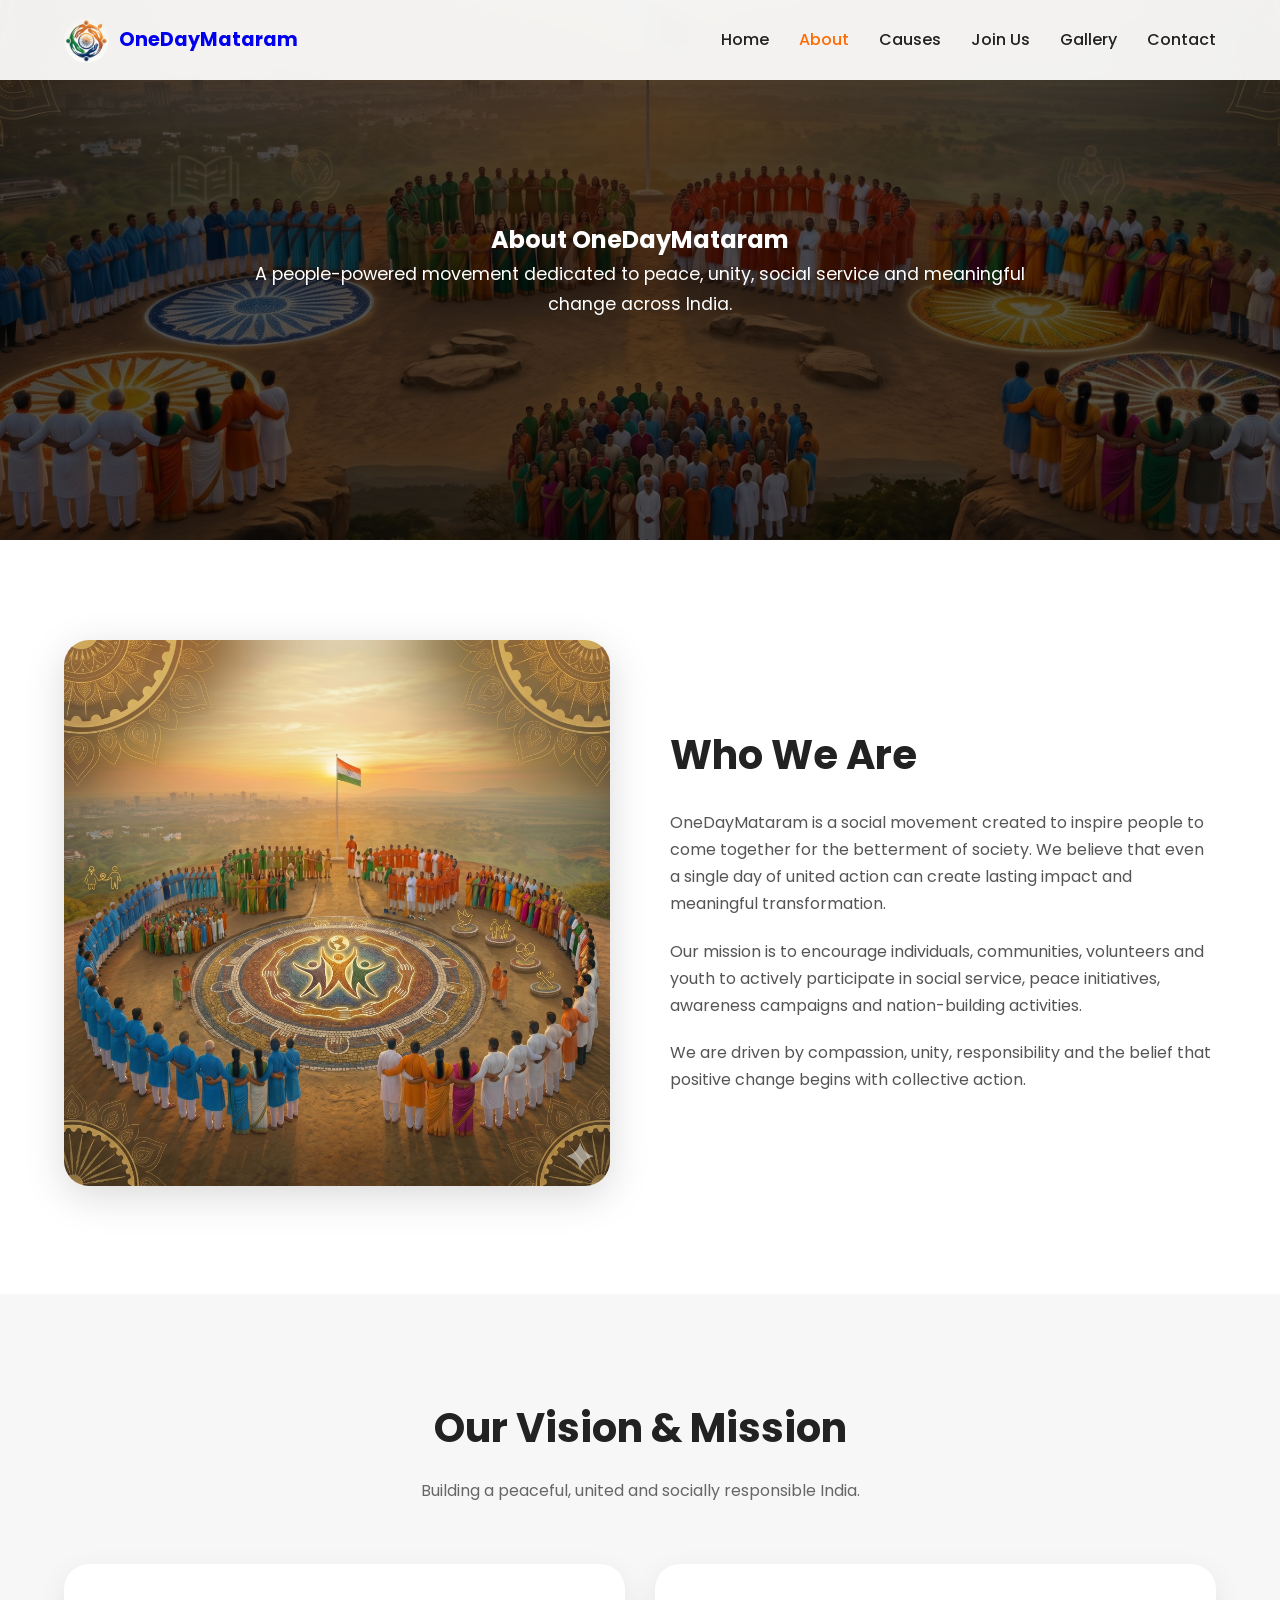
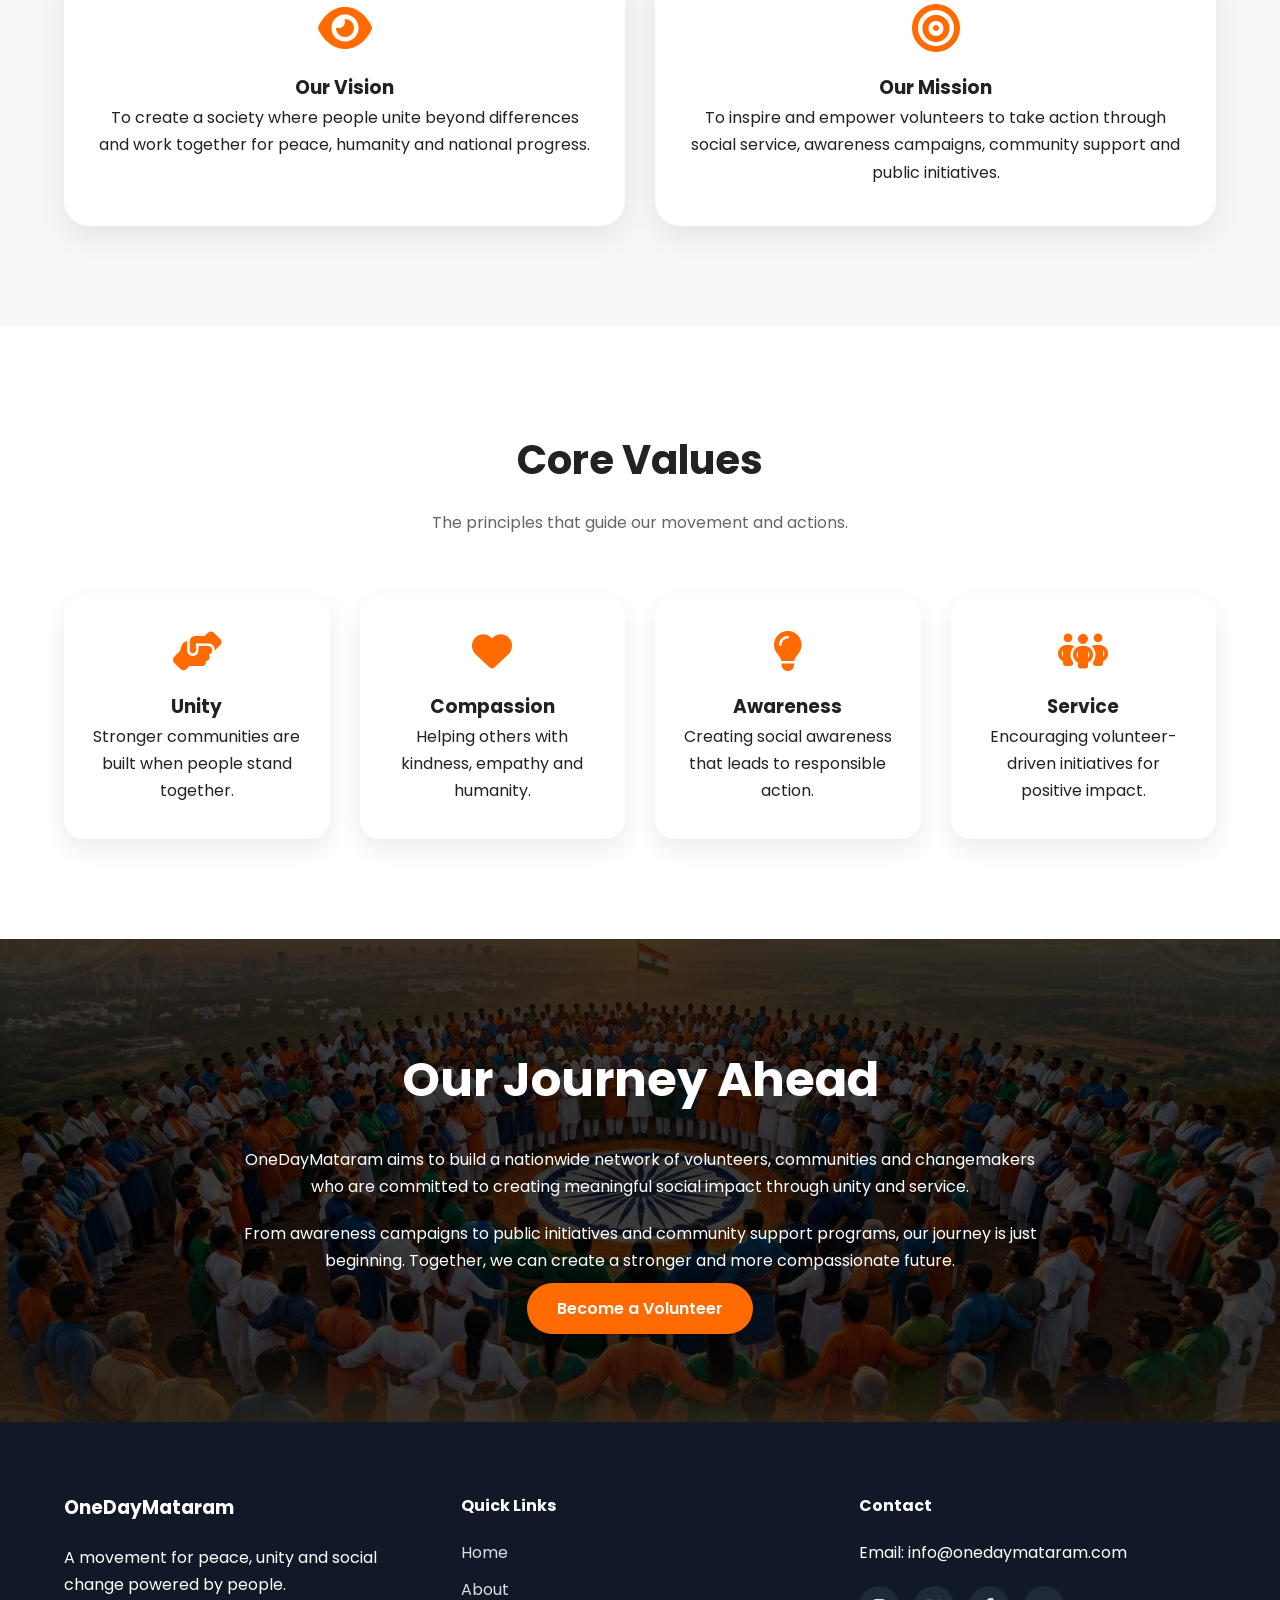
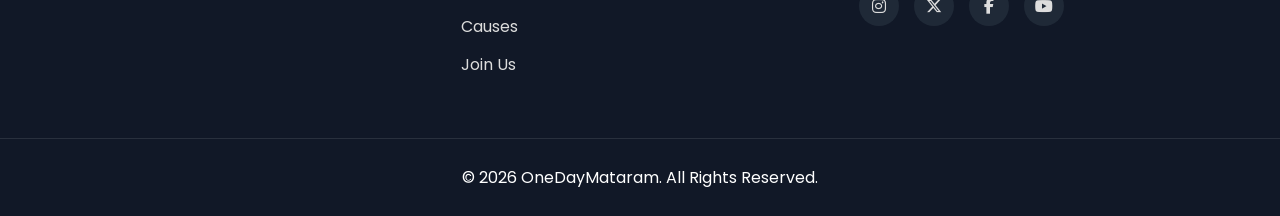
==== about.html @ 4ea3427a "First changes" ====
<!doctype html>
<html lang="en">
  <head>
    <meta charset="UTF-8" />
    <meta name="viewport" content="width=device-width, initial-scale=1.0" />

    <title>About Us | OneDayMataram</title>

    <!-- Google Fonts -->
    <link rel="preconnect" href="https://fonts.googleapis.com" />
    <link rel="preconnect" href="https://fonts.gstatic.com" crossorigin />

    <link
      href="https://fonts.googleapis.com/css2?family=Poppins:wght@300;400;500;600;700&display=swap"
      rel="stylesheet"
    />

    <!-- Font Awesome -->
    <link
      rel="stylesheet"
      href="https://cdnjs.cloudflare.com/ajax/libs/font-awesome/6.5.2/css/all.min.css"
    />

    <!-- AOS -->
    <link href="https://unpkg.com/aos@2.3.4/dist/aos.css" rel="stylesheet" />

    <!-- CSS -->
    <link rel="stylesheet" href="assets/css/style.css" />
  </head>

  <body>
    <!-- ================= NAVBAR ================= -->

    <header class="header">
      <nav class="navbar container">
        <a href="index.html" class="logo">
          <img src="assets/images/logo.png" alt="OneDayMataram Logo" />
          <span>OneDayMataram</span>
        </a>

        <ul class="nav-links" id="navLinks">
          <li><a href="index.html">Home</a></li>
          <li><a href="about.html" class="active">About</a></li>
          <li><a href="causes.html">Causes</a></li>
          <li><a href="join.html">Join Us</a></li>
          <li><a href="gallery.html">Gallery</a></li>
          <li><a href="contact.html">Contact</a></li>
        </ul>

        <div class="menu-toggle" id="menuToggle">
          <i class="fas fa-bars"></i>
        </div>
      </nav>
    </header>

    <!-- ================= PAGE HERO ================= -->

    <section class="page-hero about-hero">
      <div class="page-overlay"></div>

      <div class="container page-hero-content" data-aos="fade-up">
        <h2>About OneDayMataram</h2>

        <p>
          A people-powered movement dedicated to peace, unity, social service
          and meaningful change across India.
        </p>
      </div>
    </section>

    <!-- ================= ABOUT INTRO ================= -->

    <section class="section">
      <div class="container about-grid">
        <div class="about-image" data-aos="fade-right">
          <img src="assets/images/about.jpg" alt="About OneDayMataram" />
        </div>

        <div class="about-content" data-aos="fade-left">
          <h2>Who We Are</h2>

          <p>
            OneDayMataram is a social movement created to inspire people to come
            together for the betterment of society. We believe that even a
            single day of united action can create lasting impact and meaningful
            transformation.
          </p>

          <p>
            Our mission is to encourage individuals, communities, volunteers and
            youth to actively participate in social service, peace initiatives,
            awareness campaigns and nation-building activities.
          </p>

          <p>
            We are driven by compassion, unity, responsibility and the belief
            that positive change begins with collective action.
          </p>
        </div>
      </div>
    </section>

    <!-- ================= VISION & MISSION ================= -->

    <section class="vision section">
      <div class="container">
        <div class="section-title" data-aos="fade-up">
          <h2>Our Vision & Mission</h2>

          <p>Building a peaceful, united and socially responsible India.</p>
        </div>

        <div class="vision-grid">
          <div class="vision-card" data-aos="zoom-in">
            <i class="fas fa-eye"></i>

            <h3>Our Vision</h3>

            <p>
              To create a society where people unite beyond differences and work
              together for peace, humanity and national progress.
            </p>
          </div>

          <div class="vision-card" data-aos="zoom-in" data-aos-delay="100">
            <i class="fas fa-bullseye"></i>

            <h3>Our Mission</h3>

            <p>
              To inspire and empower volunteers to take action through social
              service, awareness campaigns, community support and public
              initiatives.
            </p>
          </div>
        </div>
      </div>
    </section>

    <!-- ================= VALUES ================= -->

    <section class="values section">
      <div class="container">
        <div class="section-title" data-aos="fade-up">
          <h2>Core Values</h2>

          <p>The principles that guide our movement and actions.</p>
        </div>

        <div class="values-grid">
          <div class="value-card" data-aos="fade-up">
            <i class="fas fa-handshake-angle"></i>

            <h3>Unity</h3>

            <p>Stronger communities are built when people stand together.</p>
          </div>

          <div class="value-card" data-aos="fade-up" data-aos-delay="100">
            <i class="fas fa-heart"></i>

            <h3>Compassion</h3>

            <p>Helping others with kindness, empathy and humanity.</p>
          </div>

          <div class="value-card" data-aos="fade-up" data-aos-delay="200">
            <i class="fas fa-lightbulb"></i>

            <h3>Awareness</h3>

            <p>Creating social awareness that leads to responsible action.</p>
          </div>

          <div class="value-card" data-aos="fade-up" data-aos-delay="300">
            <i class="fas fa-people-group"></i>

            <h3>Service</h3>

            <p>Encouraging volunteer-driven initiatives for positive impact.</p>
          </div>
        </div>
      </div>
    </section>

    <!-- ================= JOURNEY ================= -->

    <section class="journey section">
      <div class="container">
        <div class="journey-content" data-aos="fade-up">
          <h2>Our Journey Ahead</h2>

          <p>
            OneDayMataram aims to build a nationwide network of volunteers,
            communities and changemakers who are committed to creating
            meaningful social impact through unity and service.
          </p>

          <p>
            From awareness campaigns to public initiatives and community support
            programs, our journey is just beginning. Together, we can create a
            stronger and more compassionate future.
          </p>

          <a href="join.html" class="btn primary-btn"> Become a Volunteer </a>
        </div>
      </div>
    </section>

    <!-- ================= FOOTER ================= -->

    <footer class="footer">
      <div class="container footer-grid">
        <div class="footer-about">
          <h3>OneDayMataram</h3>

          <p>
            A movement for peace, unity and social change powered by people.
          </p>
        </div>

        <div class="footer-links">
          <h4>Quick Links</h4>

          <ul>
            <li><a href="index.html">Home</a></li>
            <li><a href="about.html">About</a></li>
            <li><a href="causes.html">Causes</a></li>
            <li><a href="join.html">Join Us</a></li>
          </ul>
        </div>

        <div class="footer-contact">
          <h4>Contact</h4>

          <p>Email: info@onedaymataram.com</p>

          <div class="social-icons">
            <!-- Replace placeholders later -->

            <a href="#"><i class="fab fa-instagram"></i></a>
            <a href="#"><i class="fab fa-x-twitter"></i></a>
            <a href="#"><i class="fab fa-facebook-f"></i></a>
            <a href="#"><i class="fab fa-youtube"></i></a>
          </div>
        </div>
      </div>

      <div class="footer-bottom">
        <p>© 2026 OneDayMataram. All Rights Reserved.</p>
      </div>
    </footer>

    <!-- Scroll Top -->
    <button id="scrollTopBtn">
      <i class="fas fa-arrow-up"></i>
    </button>

    <!-- AOS -->
    <script src="https://unpkg.com/aos@2.3.4/dist/aos.js"></script>

    <!-- JS -->
    <script src="assets/js/script.js"></script>
  </body>
</html>
---- assets/css/style.css ----
* {
  margin: 0;
  padding: 0;
  box-sizing: border-box;
  scroll-behavior: smooth;
}

html,
body {
  width: 100%;
  overflow-x: hidden;
}

body {
  font-family: "Poppins", sans-serif;
  color: #222;
  background: #fff;
  line-height: 1.7;
}

.container {
  width: 90%;
  max-width: 1200px;
  margin: auto;
}

.section {
  padding: 100px 0;
}

/* ================= NAVBAR ================= */

.header {
  position: fixed;
  width: 100%;
  top: 0;
  left: 0;
  z-index: 1000;
  background: #ffffffee;
  backdrop-filter: blur(10px);
  box-shadow: 0 2px 10px rgba(0, 0, 0, 0.05);
}

.navbar {
  display: flex;
  justify-content: space-between;
  align-items: center;
  height: 80px;
}

.logo {
  display: flex;
  align-items: center;
  gap: 10px;
  text-decoration: none;
  font-size: 1.2rem;
  font-weight: 700;
}

/* image */
.logo img {
  width: 45px;
  height: 45px;
  object-fit: cover;
  border-radius: 50%;
  background: #ddd;
}

/* text wrapper */
.logo-text {
  display: inline-block;
  line-height: 1;
  font-size: 1.2rem;
}

/* colors */
.logo-text .one {
  color: #0b2b58; /* Blue */
}

.logo-text .mat {
  color: #ff6b00; /* Orange */
}

.nav-links {
  display: flex;
  list-style: none;
  gap: 30px;
}

.nav-links a {
  text-decoration: none;
  color: #222;
  font-weight: 500;
  transition: 0.3s;
}

.nav-links a:hover {
  color: #ff6b00;
}

.menu-toggle {
  display: none;
  font-size: 1.5rem;
  cursor: pointer;
}

/* ================= HERO ================= */

.hero {
  height: 100vh;
  background:
    linear-gradient(rgba(0, 0, 0, 0.55), rgba(0, 0, 0, 0.55)),
    url("../images/hero.jpg") center/cover no-repeat;
  display: flex;
  align-items: center;
  position: relative;
}

.hero-content {
  position: relative;
  z-index: 2;
  color: #fff;
  max-width: 700px;
}

.hero-content h1 {
  font-size: 4rem;
  line-height: 1.2;
  margin-bottom: 20px;
}

.hero-content p {
  font-size: 1.1rem;
  margin-bottom: 35px;
}

.hero-buttons {
  display: flex;
  gap: 20px;
  flex-wrap: wrap;
}

.btn {
  padding: 14px 30px;
  border-radius: 50px;
  text-decoration: none;
  font-weight: 600;
  transition: 0.3s;
}

.primary-btn {
  background: #ff6b00;
  color: #fff;
}

.primary-btn:hover {
  background: #e45f00;
  transform: translateY(-3px);
}

.secondary-btn {
  border: 2px solid #fff;
  color: #fff;
}

.secondary-btn:hover {
  background: #fff;
  color: #111;
}

/* ================= TITLES ================= */

.section-title {
  text-align: center;
  margin-bottom: 60px;
}

.section-title h2 {
  font-size: 2.5rem;
  margin-bottom: 15px;
}

.section-title p {
  color: #666;
}

/* ================= MISSION ================= */

.mission-grid {
  display: grid;
  grid-template-columns: repeat(auto-fit, minmax(250px, 1fr));
  gap: 30px;
}

.mission-card {
  background: #fff;
  padding: 40px 30px;
  border-radius: 20px;
  text-align: center;
  box-shadow: 0 10px 30px rgba(0, 0, 0, 0.08);
  transition: 0.4s;
}

.mission-card:hover {
  transform: translateY(-10px);
}

.mission-card i {
  font-size: 3rem;
  color: #ff6b00;
  margin-bottom: 20px;
}

/* ================= STATS ================= */

.stats {
  background: #f7f7f7;
}

.stats-grid {
  display: grid;
  grid-template-columns: repeat(auto-fit, minmax(250px, 1fr));
  gap: 30px;
  text-align: center;
}

.stat-box h2 {
  font-size: 3rem;
  color: #ff6b00;
}

/* ================= CAUSES ================= */

.causes-grid {
  display: grid;
  grid-template-columns: repeat(auto-fit, minmax(280px, 1fr));
  gap: 30px;
}

.cause-card {
  padding: 40px 30px;
  border-radius: 20px;
  background: #fff;
  box-shadow: 0 10px 30px rgba(0, 0, 0, 0.08);
  transition: 0.4s;
}

.cause-card:hover {
  transform: translateY(-10px);
}

.cause-card i {
  font-size: 2.5rem;
  color: #ff6b00;
  margin-bottom: 20px;
}

/* ================= DONATION ================= */

.donation {
  padding: 100px 0;
  background:
    linear-gradient(rgba(0, 0, 0, 0.7), rgba(0, 0, 0, 0.7)),
    url("../images/hero.jpg") center/cover no-repeat;
  text-align: center;
  color: #fff;
}

.donation-content h2 {
  font-size: 3rem;
  margin-bottom: 20px;
}

.donation-content p {
  margin-bottom: 30px;
}

/* ================= CTA ================= */

.cta-box {
  background: #ff6b00;
  color: #fff;
  padding: 70px 40px;
  border-radius: 25px;
  text-align: center;
}

.cta-box h2 {
  font-size: 2.5rem;
  margin-bottom: 20px;
}

.cta-box p {
  margin-bottom: 30px;
}

/* ================= FOOTER ================= */

.footer {
  background: #111827;
  color: #fff;
  padding-top: 70px;
}

.footer-grid {
  display: grid;
  grid-template-columns: repeat(auto-fit, minmax(250px, 1fr));
  gap: 40px;
}

.footer h4,
.footer h3 {
  margin-bottom: 20px;
}

.footer ul {
  list-style: none;
}

.footer ul li {
  margin-bottom: 10px;
}

.footer a {
  text-decoration: none;
  color: #ddd;
}

.footer a:hover {
  color: #ff6b00;
}

.social-icons {
  display: flex;
  gap: 15px;
  margin-top: 20px;
}

.social-icons a {
  width: 40px;
  height: 40px;
  background: #1f2937;
  display: flex;
  align-items: center;
  justify-content: center;
  border-radius: 50%;
  transition: 0.3s;
}

.social-icons a:hover {
  background: #ff6b00;
}

.footer-bottom {
  text-align: center;
  padding: 25px 0;
  margin-top: 50px;
  border-top: 1px solid rgba(255, 255, 255, 0.1);
}

/* ================= SCROLL TOP ================= */

#scrollTopBtn {
  position: fixed;
  bottom: 30px;
  right: 30px;
  background: #ff6b00;
  color: #fff;
  border: none;
  width: 50px;
  height: 50px;
  border-radius: 50%;
  cursor: pointer;
  display: none;
  z-index: 1000;
}

/* ================= RESPONSIVE ================= */

@media (max-width: 900px) {
  .nav-links {
    position: absolute;
    top: 80px;
    left: -100%;
    width: 100%;
    background: #fff;
    flex-direction: column;
    text-align: center;
    padding: 30px 0;
    transition: 0.4s;
  }

  .nav-links.active {
    left: 0;
  }

  .menu-toggle {
    display: block;
  }

  .hero-content h1 {
    font-size: 2.7rem;
  }
}
/* ================= PAGE HERO ================= */

.page-hero {
  height: 60vh;
  position: relative;
  display: flex;
  align-items: center;
  justify-content: center;
  text-align: center;
  color: #fff;
}

.about-hero {
  background:
    linear-gradient(rgba(0, 0, 0, 0.65), rgba(0, 0, 0, 0.65)),
    url("../images/about-banner.jpg") center/cover no-repeat;
}

.page-overlay {
  position: absolute;
  inset: 0;
}

.page-hero-content {
  position: relative;
  z-index: 2;
  max-width: 800px;
}

.page-hero-content h1 {
  font-size: 4rem;
  margin-bottom: 20px;
}

.page-hero-content p {
  font-size: 1.1rem;
}

/* ================= ABOUT GRID ================= */

.about-grid {
  display: grid;
  grid-template-columns: repeat(auto-fit, minmax(300px, 1fr));
  gap: 60px;
  align-items: center;
}

.about-image img {
  width: 100%;
  border-radius: 25px;
  box-shadow: 0 10px 40px rgba(0, 0, 0, 0.15);
}

.about-content h2 {
  font-size: 2.5rem;
  margin-bottom: 20px;
}

.about-content p {
  margin-bottom: 20px;
  color: #555;
}

/* ================= VISION ================= */

.vision {
  background: #f7f7f7;
}

.vision-grid {
  display: grid;
  grid-template-columns: repeat(auto-fit, minmax(280px, 1fr));
  gap: 30px;
}

.vision-card {
  background: #fff;
  padding: 40px 30px;
  border-radius: 25px;
  text-align: center;
  box-shadow: 0 10px 30px rgba(0, 0, 0, 0.08);
  transition: 0.4s;
}

.vision-card:hover {
  transform: translateY(-10px);
}

.vision-card i {
  font-size: 3rem;
  color: #ff6b00;
  margin-bottom: 20px;
}

/* ================= VALUES ================= */

.values-grid {
  display: grid;
  grid-template-columns: repeat(auto-fit, minmax(250px, 1fr));
  gap: 30px;
}

.value-card {
  background: #fff;
  padding: 35px 25px;
  border-radius: 20px;
  text-align: center;
  box-shadow: 0 10px 25px rgba(0, 0, 0, 0.08);
  transition: 0.4s;
}

.value-card:hover {
  transform: translateY(-10px);
}

.value-card i {
  font-size: 2.5rem;
  color: #ff6b00;
  margin-bottom: 20px;
}

/* ================= JOURNEY ================= */

.journey {
  background:
    linear-gradient(rgba(0, 0, 0, 0.75), rgba(0, 0, 0, 0.75)),
    url("../images/journey.jpg") center/cover no-repeat;
  color: #fff;
  text-align: center;
}

.journey-content {
  max-width: 800px;
  margin: auto;
}

.journey-content h2 {
  font-size: 3rem;
  margin-bottom: 25px;
}

.journey-content p {
  margin-bottom: 20px;
}

/* ================= ACTIVE NAV ================= */

.nav-links a.active {
  color: #ff6b00;
}

/* ================= RESPONSIVE ================= */

@media (max-width: 768px) {
  .page-hero-content h1 {
    font-size: 2.8rem;
  }

  .about-content h2 {
    font-size: 2rem;
  }

  .journey-content h2 {
    font-size: 2.3rem;
  }
}

/* ================= CAUSES HERO ================= */

.causes-hero {
  background:
    linear-gradient(rgba(0, 0, 0, 0.65), rgba(0, 0, 0, 0.65)),
    url("../images/causes-banner.jpg") center/cover no-repeat;
}

/* ================= CAUSES PAGE ================= */

.causes-page {
  padding-top: 0;
}

.causes-page-grid {
  display: grid;
  grid-template-columns: repeat(auto-fit, minmax(300px, 1fr));
  gap: 35px;
}

.cause-box {
  background: #fff;
  padding: 45px 35px;
  border-radius: 25px;
  box-shadow: 0 10px 30px rgba(0, 0, 0, 0.08);
  transition: 0.4s;
  position: relative;
  overflow: hidden;
}

.cause-box::before {
  content: "";
  position: absolute;
  top: 0;
  left: 0;
  width: 100%;
  height: 5px;
  background: #ff6b00;
}

.cause-box:hover {
  transform: translateY(-12px);
}

.cause-icon {
  width: 80px;
  height: 80px;
  border-radius: 50%;
  background: #fff3eb;
  display: flex;
  align-items: center;
  justify-content: center;
  margin-bottom: 25px;
}

.cause-icon i {
  font-size: 2rem;
  color: #ff6b00;
}

.cause-box h3 {
  margin-bottom: 15px;
  font-size: 1.5rem;
}

.cause-box p {
  color: #666;
}

/* ================= IMPACT ================= */

.impact {
  background: #f7f7f7;
}

.impact-grid {
  display: grid;
  grid-template-columns: repeat(auto-fit, minmax(250px, 1fr));
  gap: 30px;
}

.impact-card {
  background: #fff;
  padding: 50px 30px;
  border-radius: 25px;
  text-align: center;
  box-shadow: 0 10px 30px rgba(0, 0, 0, 0.08);
  transition: 0.4s;
}

.impact-card:hover {
  transform: translateY(-10px);
}

.impact-card h3 {
  font-size: 3rem;
  color: #ff6b00;
  margin-bottom: 15px;
}

/* ================= CAUSES CTA ================= */

.causes-cta {
  padding: 120px 0;
  background:
    linear-gradient(rgba(0, 0, 0, 0.75), rgba(0, 0, 0, 0.75)),
    url("../images/volunteers.jpg") center/cover no-repeat;
  text-align: center;
  color: #fff;
}

.causes-cta-content {
  max-width: 800px;
  margin: auto;
}

.causes-cta-content h2 {
  font-size: 3rem;
  margin-bottom: 20px;
}

.causes-cta-content p {
  margin-bottom: 35px;
}

/* ================= RESPONSIVE ================= */

@media (max-width: 768px) {
  .causes-cta-content h2 {
    font-size: 2.3rem;
  }

  .cause-box {
    padding: 35px 25px;
  }
}

/* ================= JOIN HERO ================= */

.join-hero {
  background:
    linear-gradient(rgba(0, 0, 0, 0.65), rgba(0, 0, 0, 0.65)),
    url("../images/join-banner.jpg") center/cover no-repeat;
}

/* ================= JOIN SECTION ================= */

.join-grid {
  display: grid;
  grid-template-columns: repeat(auto-fit, minmax(320px, 1fr));
  gap: 60px;
  align-items: center;
}

.join-info h2 {
  font-size: 2.7rem;
  margin-bottom: 20px;
}

.join-info p {
  color: #555;
  margin-bottom: 35px;
}

.join-points {
  display: flex;
  flex-direction: column;
  gap: 30px;
}

.join-point {
  display: flex;
  align-items: flex-start;
  gap: 20px;
}

.join-point i {
  width: 65px;
  height: 65px;
  border-radius: 50%;
  background: #fff3eb;
  display: flex;
  align-items: center;
  justify-content: center;
  color: #ff6b00;
  font-size: 1.4rem;
  flex-shrink: 0;
}

.join-point h4 {
  margin-bottom: 8px;
  font-size: 1.2rem;
}

/* ================= FORM ================= */

.join-form-container {
  background: #fff;
  padding: 45px;
  border-radius: 25px;
  box-shadow: 0 10px 40px rgba(0, 0, 0, 0.08);
}

.join-form h2 {
  margin-bottom: 30px;
  text-align: center;
  font-size: 2rem;
}

.form-group {
  margin-bottom: 20px;
}

.form-group input,
.form-group textarea {
  width: 100%;
  padding: 16px 18px;
  border: 1px solid #ddd;
  border-radius: 14px;
  font-family: "Poppins", sans-serif;
  font-size: 1rem;
  outline: none;
  transition: 0.3s;
}

.form-group input:focus,
.form-group textarea:focus {
  border-color: #ff6b00;
  box-shadow: 0 0 0 4px rgba(255, 107, 0, 0.1);
}

.full-btn {
  width: 100%;
  border: none;
  cursor: pointer;
  font-size: 1rem;
}

/* ================= VOLUNTEER AREAS ================= */

.volunteer-areas {
  background: #f7f7f7;
}

.areas-grid {
  display: grid;
  grid-template-columns: repeat(auto-fit, minmax(280px, 1fr));
  gap: 30px;
}

.area-card {
  background: #fff;
  padding: 40px 30px;
  border-radius: 25px;
  text-align: center;
  box-shadow: 0 10px 30px rgba(0, 0, 0, 0.08);
  transition: 0.4s;
}

.area-card:hover {
  transform: translateY(-10px);
}

.area-card i {
  font-size: 2.7rem;
  color: #ff6b00;
  margin-bottom: 20px;
}

.area-card h3 {
  margin-bottom: 15px;
}

/* ================= JOIN CTA ================= */

.join-cta {
  padding: 120px 0;
  text-align: center;
  color: #fff;
  background:
    linear-gradient(rgba(0, 0, 0, 0.75), rgba(0, 0, 0, 0.75)),
    url("../images/volunteer-team.jpg") center/cover no-repeat;
}

.join-cta-content {
  max-width: 800px;
  margin: auto;
}

.join-cta-content h2 {
  font-size: 3rem;
  margin-bottom: 20px;
}

.join-cta-content p {
  margin-bottom: 35px;
  font-size: 1.1rem;
}

/* ================= RESPONSIVE ================= */

@media (max-width: 768px) {
  .join-info h2 {
    font-size: 2rem;
  }

  .join-form-container {
    padding: 35px 25px;
  }

  .join-cta-content h2 {
    font-size: 2.3rem;
  }
}

/* ================= GALLERY HERO ================= */

.gallery-hero {
  background:
    linear-gradient(rgba(0, 0, 0, 0.65), rgba(0, 0, 0, 0.65)),
    url("../images/gallery-banner.jpg") center/cover no-repeat;
}

/* ================= GALLERY SECTION ================= */

.gallery-section {
  padding-bottom: 100px;
}

.gallery-grid {
  display: grid;
  grid-template-columns: repeat(auto-fit, minmax(300px, 1fr));
  gap: 25px;
}

.gallery-item {
  position: relative;
  overflow: hidden;
  border-radius: 25px;
  cursor: pointer;
}

.gallery-item img {
  width: 100%;
  height: 320px;
  object-fit: cover;
  transition: 0.5s;
  display: block;
}

.gallery-overlay {
  position: absolute;
  inset: 0;
  background: linear-gradient(rgba(0, 0, 0, 0.1), rgba(0, 0, 0, 0.7));
  display: flex;
  align-items: flex-end;
  padding: 25px;
  opacity: 0;
  transition: 0.4s;
}

.gallery-overlay h3 {
  color: #fff;
  font-size: 1.4rem;
}

.gallery-item:hover img {
  transform: scale(1.1);
}

.gallery-item:hover .gallery-overlay {
  opacity: 1;
}

/* ================= VIDEO SECTION ================= */

.video-section {
  background: #f7f7f7;
}

.video-placeholder {
  background: #fff;
  border-radius: 25px;
  padding: 80px 40px;
  text-align: center;
  box-shadow: 0 10px 30px rgba(0, 0, 0, 0.08);
}

.video-placeholder i {
  font-size: 5rem;
  color: #ff6b00;
  margin-bottom: 25px;
}

.video-placeholder h3 {
  font-size: 2rem;
  margin-bottom: 15px;
}

.video-placeholder p {
  color: #666;
}

/* ================= GALLERY CTA ================= */

.gallery-cta {
  padding: 120px 0;
  background:
    linear-gradient(rgba(0, 0, 0, 0.75), rgba(0, 0, 0, 0.75)),
    url("../images/gallery-cta.jpg") center/cover no-repeat;
  text-align: center;
  color: #fff;
}

.gallery-cta-content {
  max-width: 800px;
  margin: auto;
}

.gallery-cta-content h2 {
  font-size: 3rem;
  margin-bottom: 20px;
}

.gallery-cta-content p {
  margin-bottom: 35px;
  font-size: 1.1rem;
}

/* ================= RESPONSIVE ================= */

@media (max-width: 768px) {
  .gallery-item img {
    height: 260px;
  }

  .gallery-cta-content h2 {
    font-size: 2.3rem;
  }

  .video-placeholder {
    padding: 60px 25px;
  }
}

/* ================= CONTACT HERO ================= */

.contact-hero {
  background:
    linear-gradient(rgba(0, 0, 0, 0.65), rgba(0, 0, 0, 0.65)),
    url("../images/contact-banner.jpg") center/cover no-repeat;
}

/* ================= CONTACT SECTION ================= */

.contact-grid {
  display: grid;
  grid-template-columns: repeat(auto-fit, minmax(320px, 1fr));
  gap: 60px;
  align-items: start;
}

.contact-info h2 {
  font-size: 2.7rem;
  margin-bottom: 20px;
}

.contact-info p {
  color: #555;
  margin-bottom: 35px;
}

.contact-cards {
  display: flex;
  flex-direction: column;
  gap: 25px;
}

.contact-card {
  display: flex;
  gap: 20px;
  align-items: flex-start;
  background: #fff;
  padding: 25px;
  border-radius: 20px;
  box-shadow: 0 10px 25px rgba(0, 0, 0, 0.06);
}

.contact-card i {
  width: 60px;
  height: 60px;
  border-radius: 50%;
  background: #fff3eb;
  display: flex;
  align-items: center;
  justify-content: center;
  color: #ff6b00;
  font-size: 1.3rem;
  flex-shrink: 0;
}

.contact-card h4 {
  margin-bottom: 8px;
}

/* ================= SOCIAL ================= */

.contact-social {
  margin-top: 40px;
}

.contact-social h3 {
  margin-bottom: 20px;
}

/* ================= CONTACT FORM ================= */

.contact-form-container {
  background: #fff;
  padding: 45px;
  border-radius: 25px;
  box-shadow: 0 10px 40px rgba(0, 0, 0, 0.08);
}

.contact-form h2 {
  margin-bottom: 30px;
  text-align: center;
  font-size: 2rem;
}

/* ================= MAP SECTION ================= */

.map-section {
  background: #f7f7f7;
  padding: 100px 0;
}

.map-placeholder {
  background: #fff;
  padding: 80px 40px;
  border-radius: 25px;
  text-align: center;
  box-shadow: 0 10px 30px rgba(0, 0, 0, 0.08);
}

.map-placeholder i {
  font-size: 5rem;
  color: #ff6b00;
  margin-bottom: 25px;
}

.map-placeholder h3 {
  font-size: 2rem;
  margin-bottom: 15px;
}

.map-placeholder p {
  color: #666;
}

/* ================= CONTACT CTA ================= */

.contact-cta {
  padding: 120px 0;
  background:
    linear-gradient(rgba(0, 0, 0, 0.75), rgba(0, 0, 0, 0.75)),
    url("../images/contact-cta.jpg") center/cover no-repeat;
  text-align: center;
  color: #fff;
}

.contact-cta-content {
  max-width: 800px;
  margin: auto;
}

.contact-cta-content h2 {
  font-size: 3rem;
  margin-bottom: 20px;
}

.contact-cta-content p {
  margin-bottom: 35px;
  font-size: 1.1rem;
}

/* ================= RESPONSIVE ================= */

@media (max-width: 768px) {
  .contact-info h2 {
    font-size: 2rem;
  }

  .contact-form-container {
    padding: 35px 25px;
  }

  .map-placeholder {
    padding: 60px 25px;
  }

  .contact-cta-content h2 {
    font-size: 2.3rem;
  }
}

/* img,
video {
  max-width: 100%;
  height: auto;
  display: block;
}

.about-grid,
.join-grid,
.contact-grid,
.causes-page-grid,
.gallery-grid {
  width: 100%;
  max-width: 100%;
  overflow-x: hidden;
} */

@media (max-width: 768px) {
  .container {
    width: 92%;
  }

  body {
    overflow-x: hidden;
  }
}
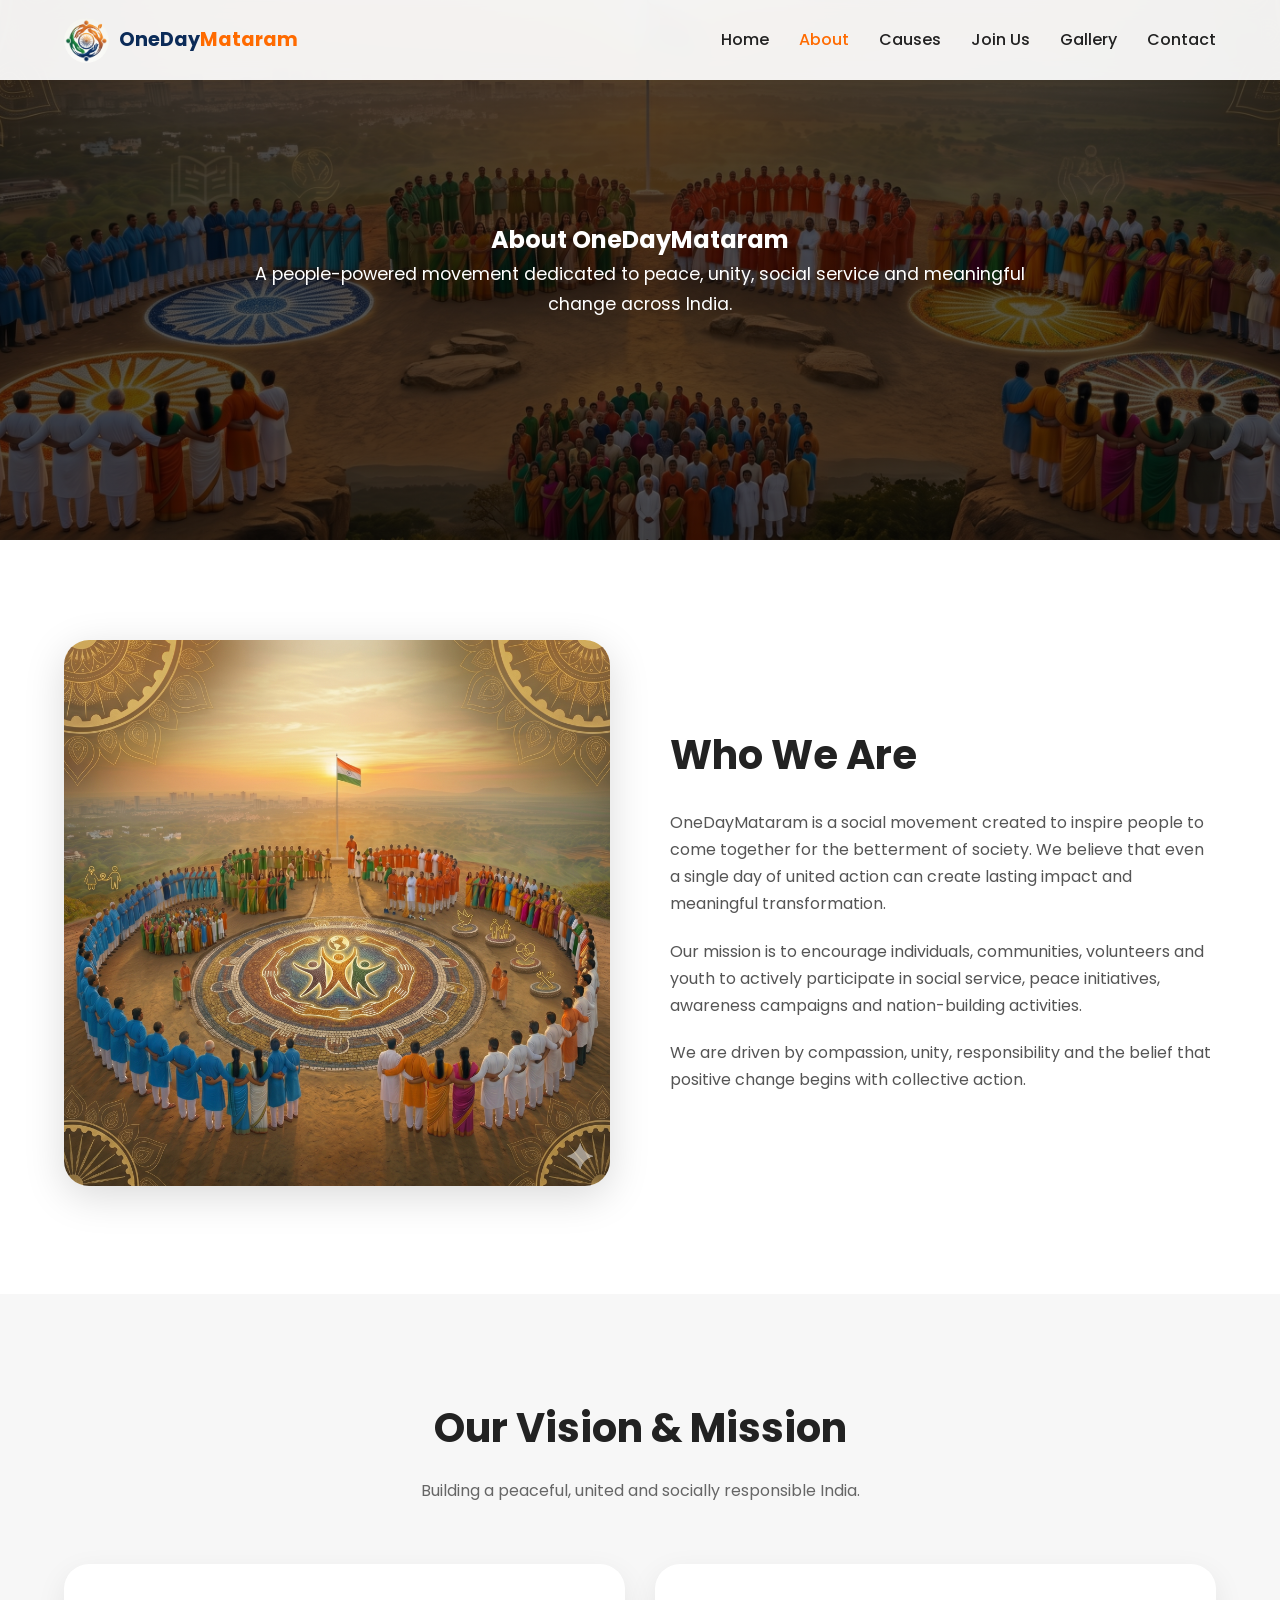
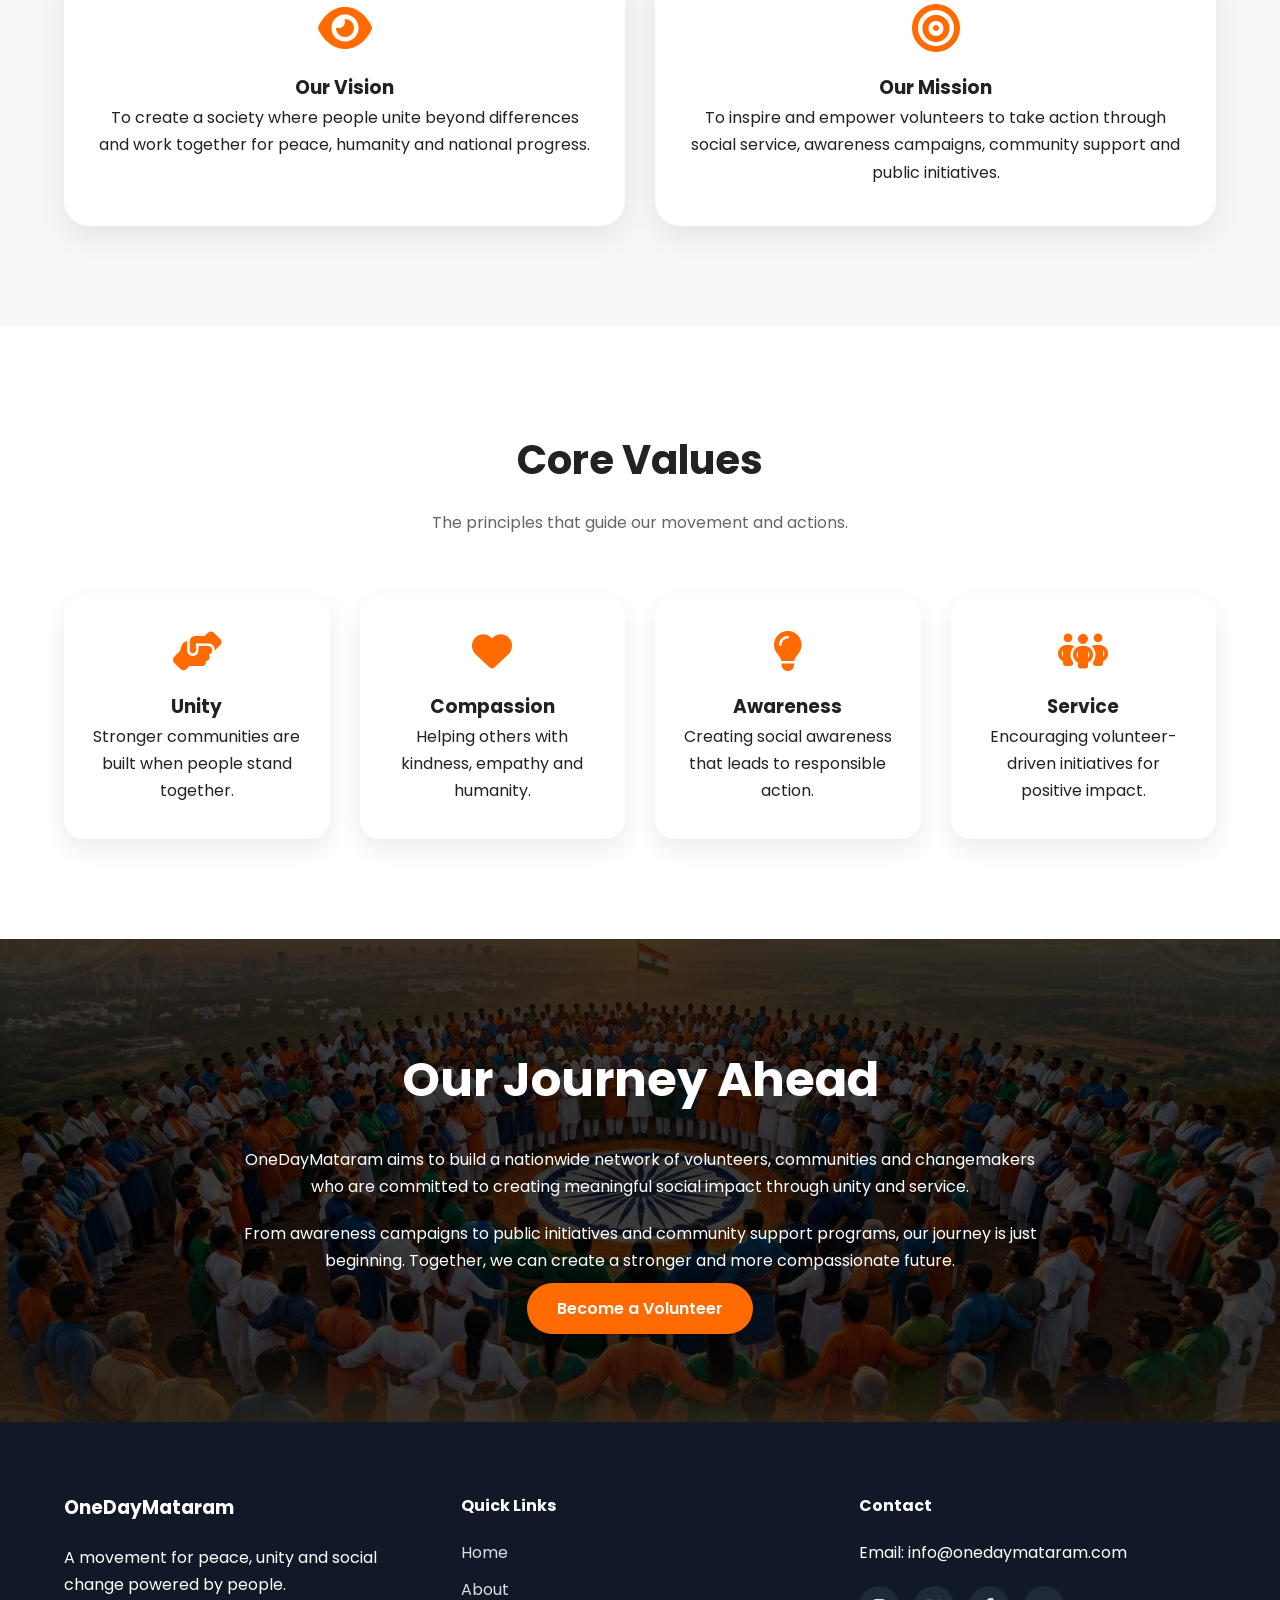
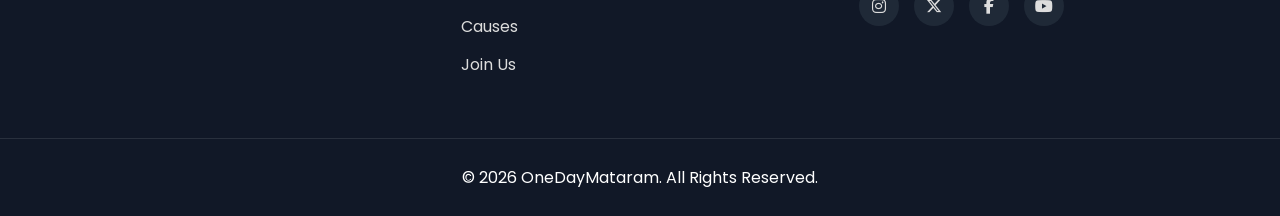
==== commit 76697ebf: "changes" ====
--- a/about.html
+++ b/about.html
@@ -35,7 +35,9 @@
       <nav class="navbar container">
         <a href="index.html" class="logo">
           <img src="assets/images/logo.png" alt="OneDayMataram Logo" />
-          <span>OneDayMataram</span>
+          <span class="logo-text">
+            <span class="one">OneDay</span><span class="mat">Mataram</span>
+          </span>
         </a>
 
         <ul class="nav-links" id="navLinks">
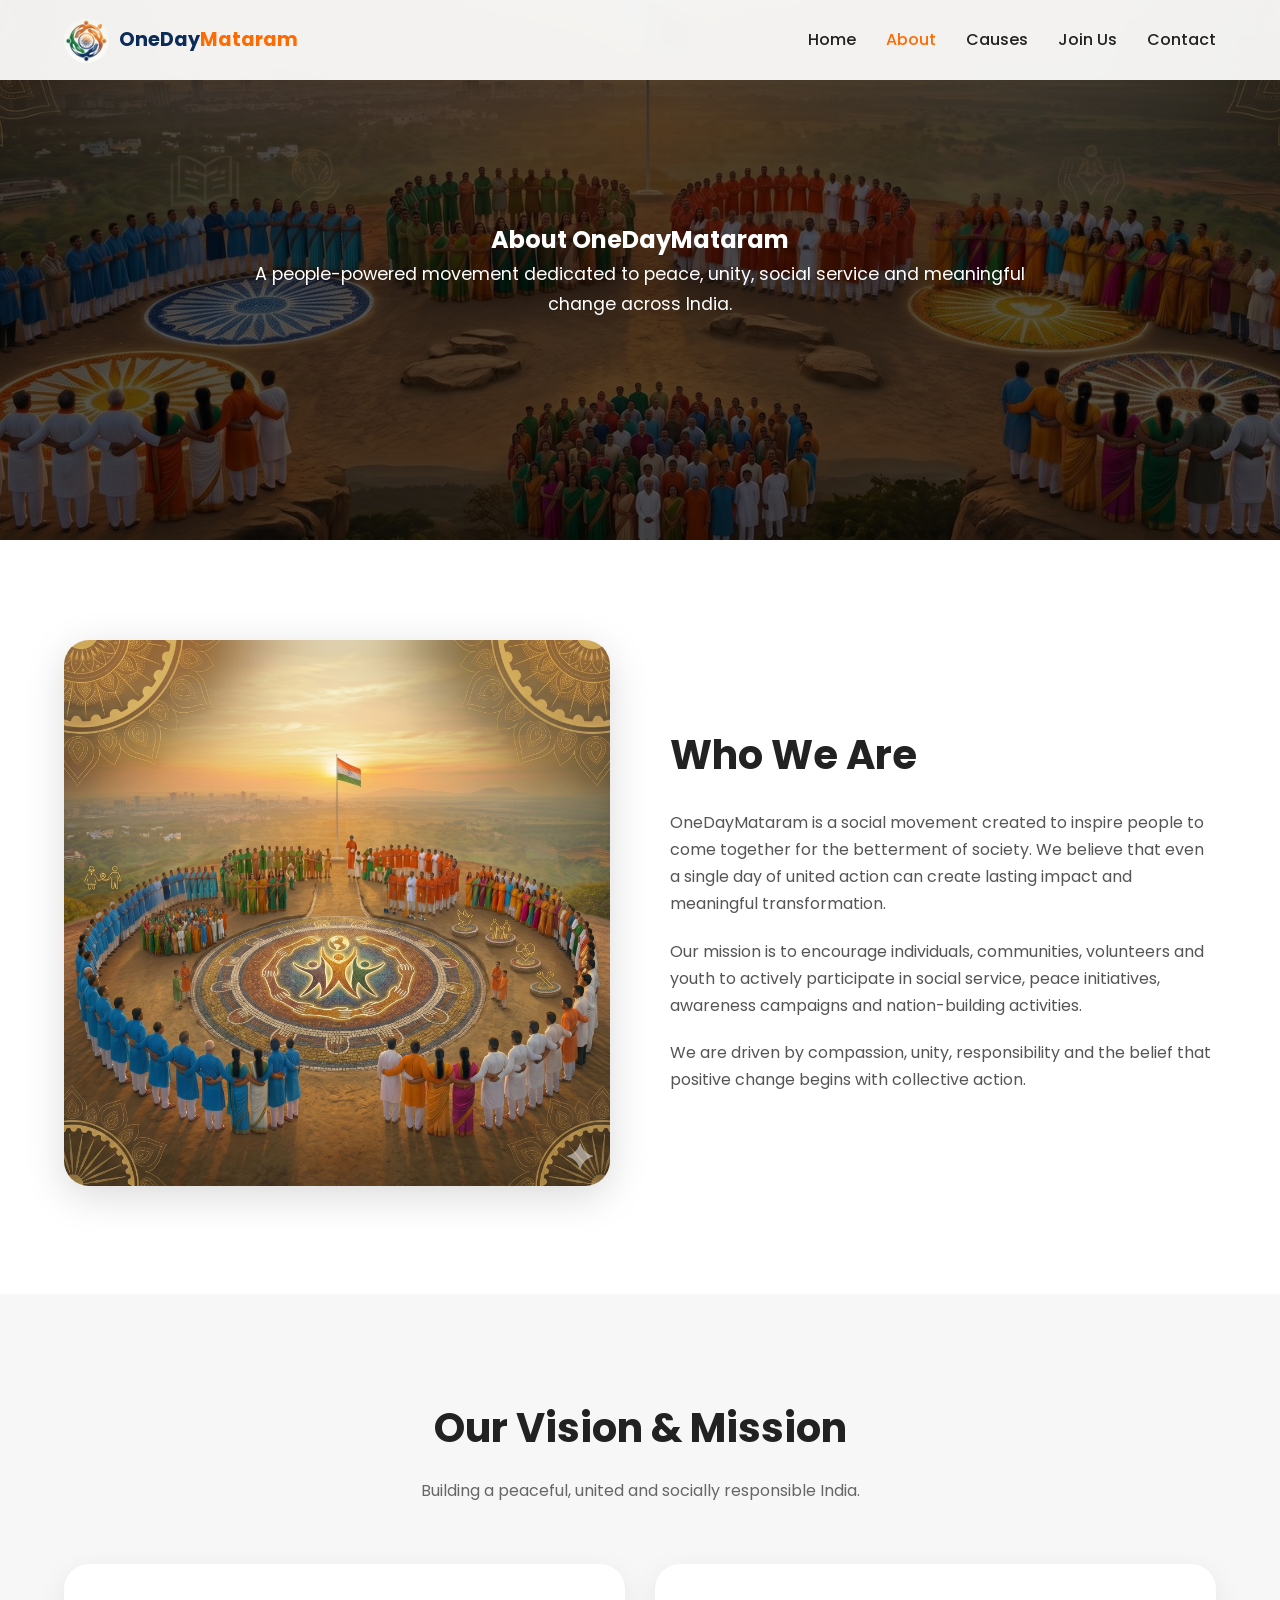
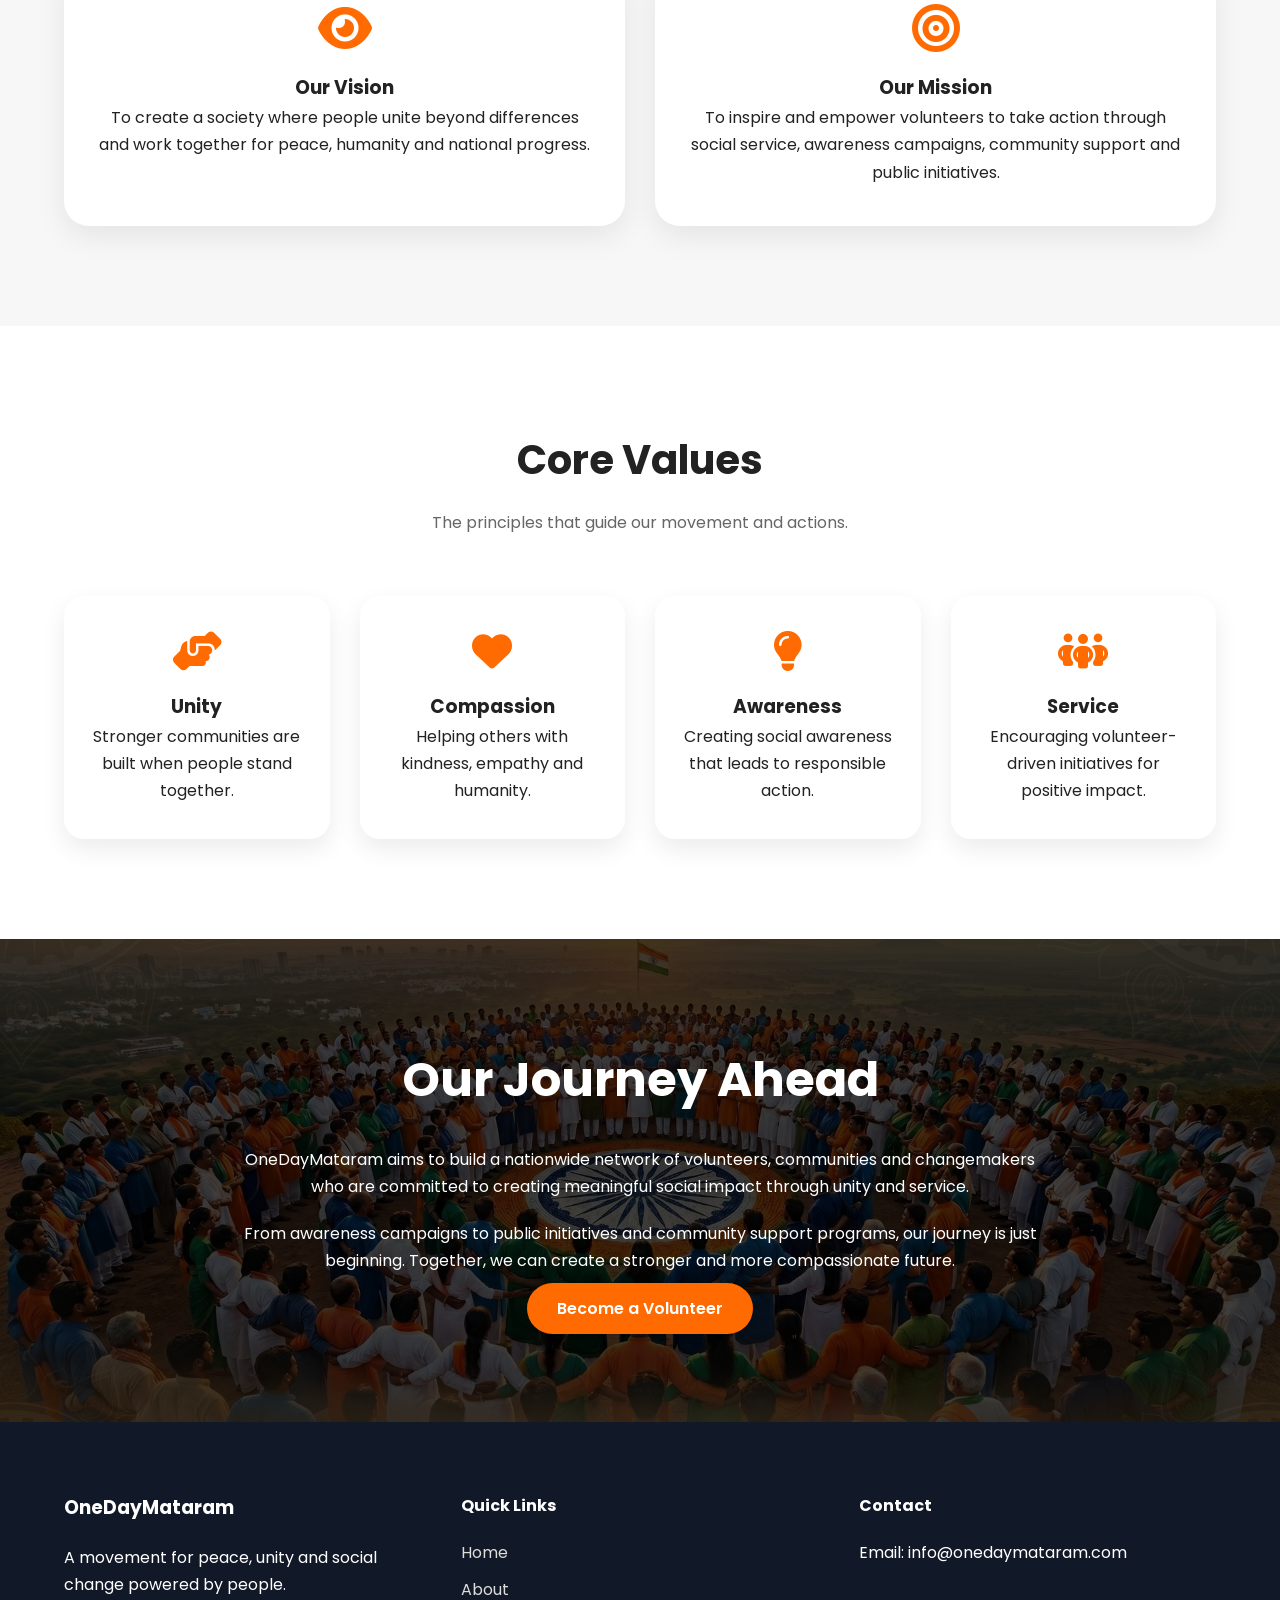
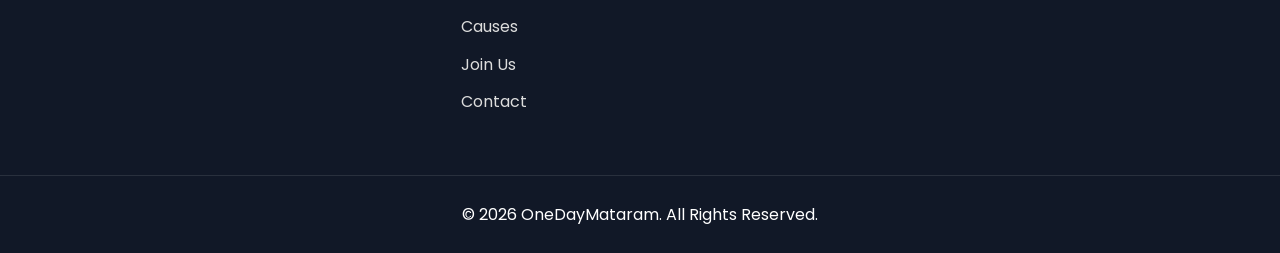
==== commit 0d3cc5f7: "feat: add 404 page, implement meta-SEO tags, and comment out inactive gallery/social sections" ====
--- a/about.html
+++ b/about.html
@@ -5,6 +5,15 @@
     <meta name="viewport" content="width=device-width, initial-scale=1.0" />
 
     <title>About Us | OneDayMataram</title>
+    <meta name="description" content="Learn about OneDayMataram - our vision, mission, core values, and journey towards creating a united and socially responsible India." />
+    <link rel="icon" type="image/x-icon" href="assets/images/favicon.ico" />
+
+    <!-- Open Graph / Social Sharing -->
+    <meta property="og:type" content="website" />
+    <meta property="og:title" content="About Us | OneDayMataram" />
+    <meta property="og:description" content="Learn about OneDayMataram - our vision, mission, core values, and journey towards creating a united and socially responsible India." />
+    <meta property="og:image" content="assets/images/about.jpg" />
+    <meta name="twitter:card" content="summary_large_image" />
 
     <!-- Google Fonts -->
     <link rel="preconnect" href="https://fonts.googleapis.com" />
@@ -45,7 +54,7 @@
           <li><a href="about.html" class="active">About</a></li>
           <li><a href="causes.html">Causes</a></li>
           <li><a href="join.html">Join Us</a></li>
-          <li><a href="gallery.html">Gallery</a></li>
+          <!-- <li><a href="gallery.html">Gallery</a></li> -->
           <li><a href="contact.html">Contact</a></li>
         </ul>
 
@@ -229,6 +238,8 @@
             <li><a href="about.html">About</a></li>
             <li><a href="causes.html">Causes</a></li>
             <li><a href="join.html">Join Us</a></li>
+            <!-- <li><a href="gallery.html">Gallery</a></li> -->
+            <li><a href="contact.html">Contact</a></li>
           </ul>
         </div>
 
@@ -237,14 +248,15 @@
 
           <p>Email: info@onedaymataram.com</p>
 
+          <!-- Social media accounts (uncomment when accounts are created) -->
+          <!--
           <div class="social-icons">
-            <!-- Replace placeholders later -->
-
             <a href="#"><i class="fab fa-instagram"></i></a>
             <a href="#"><i class="fab fa-x-twitter"></i></a>
             <a href="#"><i class="fab fa-facebook-f"></i></a>
             <a href="#"><i class="fab fa-youtube"></i></a>
           </div>
+          -->
         </div>
       </div>
 
